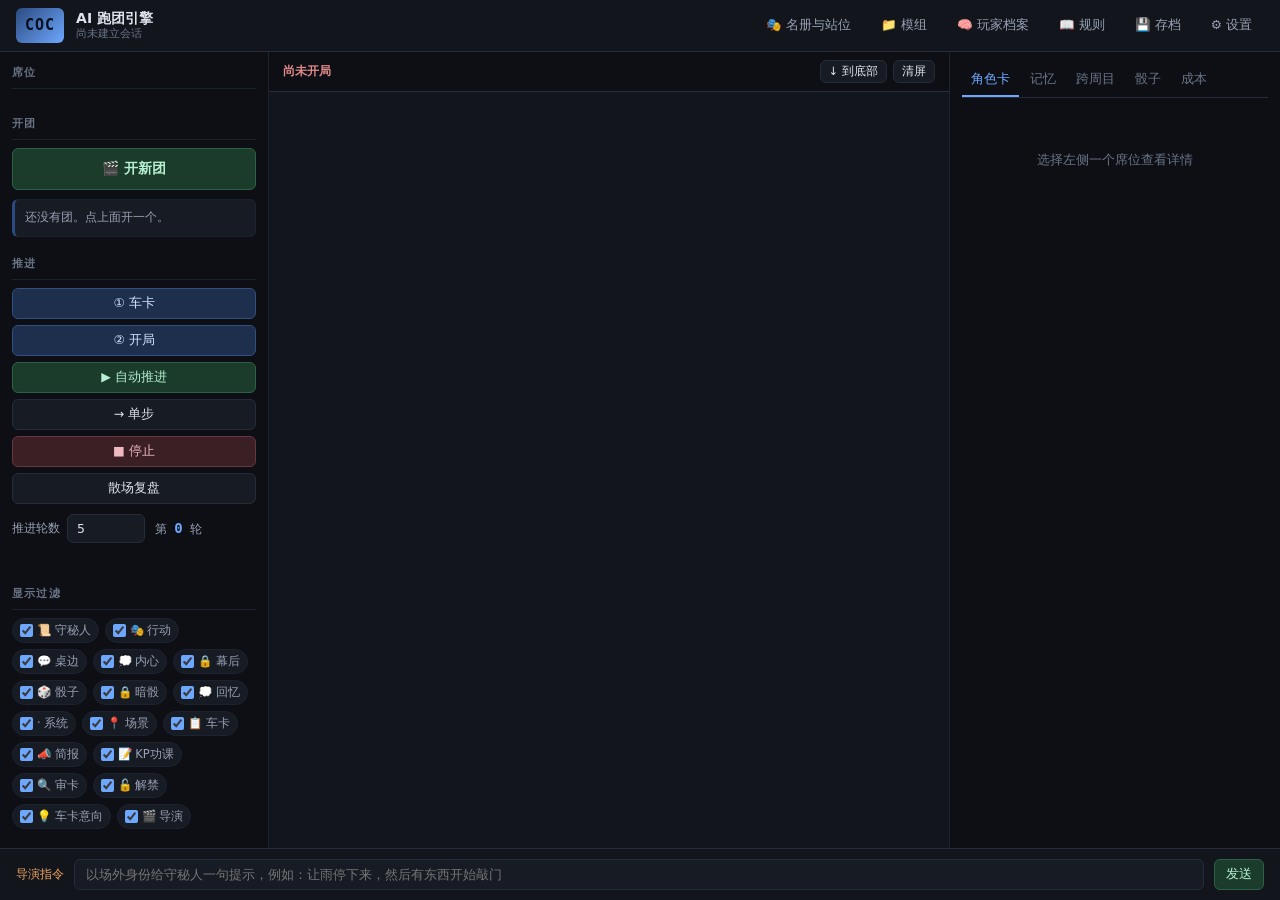
==== ui/index.html @ 68dcc9d7 "AI 跑团引擎 v0.1：KP 与 PL 全 AI 的 COC7 跑团工具 引擎 - 双声部桌边体：角色层（不带括号，只写尝试）/ 玩家层（括号里，知道数值、会商量、会脱线） - 历史即身份：每座位维" ====
<!DOCTYPE html>
<html lang="zh-CN">
<head>
<meta charset="utf-8">
<meta name="viewport" content="width=device-width, initial-scale=1">
<title>AI 跑团引擎 · COC 第七版</title>
<link rel="stylesheet" href="style.css">
</head>
<body>

<!-- ══════════════════════════ 顶栏 ══════════════════════════ -->
<header class="topbar">
  <div class="brand">
    <span class="mark">COC</span>
    <span class="brand-text">
      <b>AI 跑团引擎</b>
      <em id="sessionLabel">尚未建立会话</em>
    </span>
  </div>
  <div class="topbar-actions">
    <button class="btn ghost" data-modal="modalRoster">🎭 名册与站位</button>
    <button class="btn ghost" data-modal="modalModule">📁 模组</button>
    <button class="btn ghost" data-modal="modalPlayers">🧠 玩家档案</button>
    <button class="btn ghost" data-modal="modalRules">📖 规则</button>
    <button class="btn ghost" data-modal="modalSessions">💾 存档</button>
    <button class="btn ghost" data-modal="modalSettings">⚙️ 设置</button>
  </div>
</header>

<!-- ══════════════════════════ 主体 ══════════════════════════ -->
<main class="layout">

  <!-- ── 左栏：席位与控制台 ── -->
  <aside class="pane pane-left">
    <section class="block">
      <h2 class="block-title">席位</h2>
      <div id="seatList" class="seat-list"></div>
    </section>

    <section class="block">
      <h2 class="block-title">开团</h2>
      <button class="btn accent wide big" id="btnNewGame">🎬 开新团</button>
      <div id="currentGame" class="current-game">还没有团。点上面开一个。</div>
    </section>

    <section class="block">
      <h2 class="block-title">推进</h2>
      <div class="control-grid">
        <button class="btn primary wide" id="btnPrepare">① 车卡</button>
        <button class="btn primary wide" id="btnStart">② 开局</button>
        <button class="btn accent wide" id="btnAuto">▶ 自动推进</button>
        <button class="btn wide" id="btnStep">→ 单步</button>
        <button class="btn danger wide" id="btnStop">■ 停止</button>
        <button class="btn wide" id="btnFinish">散场复盘</button>
      </div>
      <div class="control-meta">
        <label class="inline-field">
          <span>推进轮数</span>
          <input type="number" id="autoRounds" value="5" min="1" max="200">
        </label>
        <div class="round-badge">第 <b id="roundNum">0</b> 轮</div>
      </div>
      <div id="jobHint" class="job-hint"></div>
    </section>

    <section class="block grow">
      <h2 class="block-title">显示过滤</h2>
      <div id="filters" class="filters"></div>
    </section>
  </aside>

  <!-- ── 中栏：跑团主日志 ── -->
  <section class="pane pane-main">
    <div class="log-head">
      <div id="sceneBar" class="scene-bar">尚未开局</div>
      <div class="log-tools">
        <button class="btn tiny" id="btnScrollBottom">↓ 到底部</button>
        <button class="btn tiny" id="btnClearLog">清屏</button>
      </div>
    </div>
    <div id="log" class="log"></div>
  </section>

  <!-- ── 右栏：角色卡与记忆 ── -->
  <aside class="pane pane-right">
    <div class="tabs" id="rightTabs">
      <button class="tab active" data-tab="sheet">角色卡</button>
      <button class="tab" data-tab="memory">记忆</button>
      <button class="tab" data-tab="player">跨周目</button>
      <button class="tab" data-tab="dice">骰子</button>
      <button class="tab" data-tab="cost">成本</button>
    </div>
    <div class="tab-body" id="rightBody">
      <div class="empty">选择左侧一个席位查看详情</div>
    </div>
  </aside>
</main>

<!-- ══════════════════════════ 底栏：导演指令 ══════════════════════════ -->
<footer class="bottombar">
  <span class="director-label">导演指令</span>
  <input id="directorInput" type="text"
         placeholder="以场外身份给守秘人一句提示，例如：让雨停下来，然后有东西开始敲门">
  <button class="btn accent" id="btnDirector">发送</button>
</footer>

<!-- ══════════════════════════ 弹窗：设置 ══════════════════════════ -->
<div class="modal" id="modalSettings">
  <div class="modal-box wide">
    <header class="modal-head">
      <h3>设置</h3>
      <button class="btn tiny ghost" data-close>✕</button>
    </header>
    <div class="modal-body">
      <div class="notice">
        <b>两套接口都在这儿：</b>
        选「DeepSeek 官方」只要粘一个 Key 就能用；选「自定义」可以填任意
        OpenAI 兼容端点的 URL / Key / 模型名。<b>每个席位各自独立配置</b>，
        也就是说每个 AI 可以走不同的服务商、不同的 Key。
        想先零成本试跑，选「离线模拟」。
      </div>

      <div class="row-actions">
        <label class="inline-field">
          <span>玩家人数（PL）</span>
          <input type="number" id="plCount" min="0" max="8" value="3">
        </label>
        <button class="btn" id="btnApplyPlCount">应用人数</button>
        <button class="btn" id="btnFillDeepseek">一键填入 DeepSeek 官方地址</button>
        <button class="btn" id="btnProbeAll">测试全部连接</button>
      </div>

      <div id="seatEditors"></div>

      <h4 class="section-h">全局选项</h4>
      <div id="optionEditors" class="option-grid"></div>
      <p class="hint" id="costHint"></p>
    </div>
    <footer class="modal-foot">
      <button class="btn ghost" id="btnResetConfig">恢复默认</button>
      <span class="spacer"></span>
      <button class="btn" data-close>取消</button>
      <button class="btn primary" id="btnSaveConfig">保存设置</button>
    </footer>
  </div>
</div>

<!-- ══════════════════════════ 弹窗：名册与站位 ══════════════════════════ -->
<div class="modal" id="modalRoster">
  <div class="modal-box">
    <header class="modal-head">
      <h3>名册与站位</h3>
      <button class="btn tiny ghost" data-close>✕</button>
    </header>
    <div class="modal-body">
      <div class="notice">
        这桌上是<b>固定的一群人</b>，但<b>位置是可以换的</b>——今天你当守秘人，明天他当。
        <b>记忆跟着人走，不跟着位置走</b>：半糖这次当 KP，下次当调查员，
        她的梗、口头禅和旧账都还在。换位置也不会丢 API Key，因为 Key 是<b>人</b>的。
      </div>
      <div class="notice" style="border-left-color:#7fd39a;background:#14231a;border-color:#2c5c3f;color:#a9dcb9">
        <b>名册里的名字都是占位的示例</b>——建议你直接改成你和朋友的名字。
        改完之后 AI 会真的用这些名字互相喊，桌边感会强很多。
      </div>

      <h4 class="section-h">今天谁坐哪儿</h4>
      <div class="row-actions">
        <label class="inline-field">
          <span>守秘人</span>
          <select id="kpSelect"></select>
        </label>
        <label class="inline-field">
          <span>玩家人数</span>
          <input type="number" id="plCount2" min="0" max="6" value="3">
        </label>
        <button class="btn" id="btnApplyCount2">按人数补齐</button>
        <button class="btn accent" id="btnRotateKeeper">🔄 换庄（轮到下一位当 KP）</button>
      </div>
      <div id="plPicker" class="player-list"></div>
      <div class="row-actions">
        <button class="btn primary" id="btnApplyRoles">应用站位</button>
        <span class="hint" id="rosterHint"></span>
      </div>

      <h4 class="section-h">名册（网名、性格、说话风格都可以直接改）</h4>
      <div id="rosterEditors"></div>
      <div class="row-actions">
        <button class="btn" id="btnSaveRoster">保存名册</button>
        <span class="hint">改完名册要点「保存名册」，再点「应用站位」才会生效到座位上。</span>
      </div>
    </div>
    <footer class="modal-foot">
      <span class="spacer"></span>
      <button class="btn" data-close>关闭</button>
    </footer>
  </div>
</div>

<!-- ══════════════════════════ 弹窗：开新团 ══════════════════════════ -->
<div class="modal" id="modalNewGame">
  <div class="modal-box">
    <header class="modal-head">
      <h3>开新团</h3>
      <button class="btn tiny ghost" data-close>✕</button>
    </header>
    <div class="modal-body">
      <div class="notice">
        <b>开新团 = 起一局全新的。</b>上一局会自动存档，随时能在「💾 存档」里接回来。
        三步：<b>跑什么 → 谁坐哪儿 → 开始</b>。
      </div>

      <h4 class="section-h">① 这一局跑什么</h4>
      <div class="row-actions">
        <button class="btn" id="btnOpenRepo">📂 打开模组仓库</button>
        <button class="btn" id="btnRefreshModules2">↻ 刷新</button>
        <span class="hint" id="repoPath"></span>
      </div>
      <div id="newGameModules" class="module-list"></div>
      <div class="field" style="margin-top:10px">
        <span>自由跑团的设定（不选模组时用）</span>
        <textarea id="premiseInput2" rows="3"
          placeholder="例：1925 年冬，你们是阿卡姆的一家私人侦探社成员，接到一封匿名委托……"></textarea>
      </div>

      <h4 class="section-h">② 谁坐哪儿</h4>
      <div class="row-actions">
        <label class="inline-field"><span>守秘人</span>
          <select id="kpSelect2"></select></label>
        <label class="inline-field"><span>玩家人数</span>
          <input type="number" id="plCount3" min="0" max="6" value="3"></label>
        <button class="btn" id="btnApplyCount3">按人数补齐</button>
        <button class="btn accent" id="btnRotateKeeper2">🔄 换庄（轮到下一位当 KP）</button>
      </div>
      <div id="plPicker2" class="player-list"></div>

      <h4 class="section-h">③ 确认</h4>
      <div id="newGameSummary" class="current-game">—</div>
    </div>
    <footer class="modal-foot">
      <span class="spacer"></span>
      <button class="btn" data-close>取消</button>
      <button class="btn primary" id="btnStartNewGame">🎬 开始新团</button>
    </footer>
  </div>
</div>

<!-- ══════════════════════════ 弹窗：模组 ══════════════════════════ -->
<div class="modal" id="modalModule">
  <div class="modal-box">
    <header class="modal-head">
      <h3>模组</h3>
      <button class="btn tiny ghost" data-close>✕</button>
    </header>
    <div class="modal-body">
      <div class="notice">
        把下载来的剧本文件夹整个丢进 <code id="modulesPath">data/modules/</code>，
        点刷新就能识别。文件夹里放 <code>module_info.yaml</code>、
        <code>secret_truth.md</code>（幕后真相，只有 KP 看得到）、
        <code>scenes/*.md</code>、<code>handouts/*</code>。
        只有一个 <code>.md</code> 也能用，会按标题自动切场景。
      </div>
      <div class="row-actions">
        <button class="btn" id="btnOpenRepo2">📂 打开模组仓库</button>
        <button class="btn" id="btnRefreshModules">↻ 刷新</button>
        <button class="btn" id="btnFreePlay">不选模组（自由跑团）</button>
      </div>
      <div id="moduleList" class="module-list"></div>
      <h4 class="section-h">自由跑团设定（不选模组时使用）</h4>
      <textarea id="premiseInput" rows="4"
        placeholder="例：1925 年冬，你们是阿卡姆的一家私人侦探社成员，接到一封匿名委托……"></textarea>

      <h4 class="section-h">扫描版 PDF → 文本（OCR）</h4>
      <div class="notice">
        网上找来的模组常常是**扫描件**——那上面的字是画，程序抽不出文字。
        这时需要一个**看得懂图的模型**把每一页抄下来。
        <br>· DeepSeek 官方目前没有视觉模型，所以这一步通常要另配一家
        （Qwen-VL、GLM-4V、GPT-4o 之类的 OpenAI 兼容接口都行）。
        <br>· 识别一页一个文件缓存在 PDF 旁边，**断了能接着跑**，不用从头再来。
        <br>· 不想在界面里弄，也可以用命令行：<code>tools\ocr_module.py</code>
      </div>
      <div class="field">
        <span>PDF 路径（把文件拖进来或粘路径）</span>
        <input type="text" id="ocrPath" placeholder="D:\模组\疯狂山脉.pdf">
      </div>
      <div class="row-actions">
        <button class="btn" id="btnProbePdf">先看看要不要 OCR</button>
        <span class="hint" id="probeResult"></span>
      </div>
      <div class="grid-2">
        <div class="field"><span>视觉模型 Base URL</span>
          <input type="text" id="visBase" placeholder="https://.../v1"></div>
        <div class="field"><span>模型名</span>
          <input type="text" id="visModel" placeholder="qwen-vl-max"></div>
        <div class="field span-2"><span>API Key</span>
          <input type="password" id="visKey" placeholder="sk-..."></div>
        <div class="field"><span>渲染 DPI</span>
          <input type="number" id="visDpi" min="72" max="400" value="150"></div>
        <div class="field"><span>只识别这些页（留空=全部）</span>
          <input type="text" id="ocrPages" placeholder="1-20 或 3,7,9"></div>
      </div>
      <div class="row-actions">
        <button class="btn" id="btnSaveVision">保存视觉模型配置</button>
        <button class="btn primary" id="btnRunOcr">开始识别并生成模组</button>
      </div>
    </div>
    <footer class="modal-foot">
      <span class="spacer"></span>
      <button class="btn" data-close>关闭</button>
      <button class="btn primary" id="btnNewSession">用这个开新局</button>
    </footer>
  </div>
</div>

<!-- ══════════════════════════ 弹窗：玩家档案 ══════════════════════════ -->
<div class="modal" id="modalPlayers">
  <div class="modal-box">
    <header class="modal-head">
      <h3>跨周目玩家档案</h3>
      <button class="btn tiny ghost" data-close>✕</button>
    </header>
    <div class="modal-body">
      <div class="notice">
        这里存的<b>不是角色</b>，是<b>玩家本人</b>。角色随模组结束就没了，
        但玩家会带着上一局的梗、习惯和对同桌人的看法，走进下一局。
        每局散场后 AI 会自己复盘并写进这里。
      </div>
      <div id="playerList" class="player-list"></div>
      <div id="playerDetail" class="player-detail"></div>
    </div>
    <footer class="modal-foot">
      <span class="spacer"></span>
      <button class="btn" data-close>关闭</button>
    </footer>
  </div>
</div>

<!-- ══════════════════════════ 弹窗：规则 ══════════════════════════ -->
<div class="modal" id="modalRules">
  <div class="modal-box">
    <header class="modal-head">
      <h3>规则与术语</h3>
      <button class="btn tiny ghost" data-close>✕</button>
    </header>
    <div class="modal-body">
      <div class="notice">
        规则是<b>分层按需注入</b>的，不是每轮全量重发——那太烧钱。
        常驻的只有判定要点；其余术语在叙述里真的出现时，才补一句话定义，
        而且同一个词整局只解释一次。下面这张表就是会被注入的内容。
      </div>
      <div class="notice" id="rulesState"></div>
      <div class="row-actions">
        <input id="ruleQuery" type="text" placeholder="在规则书全文里查一条规则，例如：孤注一掷">
        <button class="btn" id="btnSearchRules">检索</button>
      </div>
      <div id="ruleHits" class="rule-hits"></div>
      <h4 class="section-h">术语表（会自动注入给 AI）</h4>
      <div id="glossaryList" class="glossary-list"></div>
    </div>
    <footer class="modal-foot">
      <span class="spacer"></span>
      <button class="btn" data-close>关闭</button>
    </footer>
  </div>
</div>

<!-- ══════════════════════════ 弹窗：存档 ══════════════════════════ -->
<div class="modal" id="modalSessions">
  <div class="modal-box">
    <header class="modal-head">
      <h3>存档</h3>
      <button class="btn tiny ghost" data-close>✕</button>
    </header>
    <div class="modal-body">
      <div class="row-actions">
        <button class="btn" id="btnSaveNow">立即存档</button>
        <button class="btn" id="btnExport">导出跑团记录（Markdown）</button>
        <button class="btn" id="btnRefreshSessions">↻ 刷新列表</button>
      </div>
      <div id="sessionList" class="session-list"></div>
    </div>
    <footer class="modal-foot">
      <span class="spacer"></span>
      <button class="btn" data-close>关闭</button>
    </footer>
  </div>
</div>

<div id="toasts" class="toasts"></div>

<script src="app.js"></script>
</body>
</html>
---- ui/style.css ----
/* ══════════════════════════════════════════════════════════
   AI 跑团引擎 · 界面样式
   深色、低饱和、长时间盯着不累；用色区分"声部"而不是装饰。
   ══════════════════════════════════════════════════════════ */

:root {
  --bg:            #0d0f14;
  --bg-2:          #12151c;
  --bg-3:          #171b24;
  --bg-4:          #1e2330;
  --line:          #262c3a;
  --line-soft:     #1d2230;

  --fg:            #dfe3ec;
  --fg-dim:        #98a1b4;
  --fg-faint:      #6a7386;

  --accent:        #6ea8fe;
  --accent-dim:    #2b4a80;

  /* 声部配色 —— 这是界面唯一真正的"信息设计" */
  --c-narr:        #e6d5b8;   /* 守秘人叙述：暖米色，像旧纸 */
  --c-act:         #8fc7ff;   /* 角色行动：冷蓝 */
  --c-ooc:         #7fd39a;   /* 桌边话：绿，标注"这是玩家在说话" */
  --c-think:       #8b8fa3;   /* 内心：灰，退到背景 */
  --c-secret:      #b98ce0;   /* 幕后：紫，提醒"玩家看不到" */
  --c-dice:        #f0c674;   /* 骰子：金 */
  --c-system:      #6a7386;
  --c-scene:       #e08a8a;   /* 场景切换：砖红 */
  --c-director:    #f0a35e;   /* 导演指令：橙 */

  --ok:            #4ec9a0;
  --warn:          #e5b567;
  --err:           #e06c75;

  --radius:        8px;
  --mono: "Cascadia Mono", "Consolas", "SF Mono", ui-monospace, monospace;
  --sans: system-ui, -apple-system, "Segoe UI", "Microsoft YaHei", "PingFang SC", sans-serif;
}

* { box-sizing: border-box; }

html, body {
  margin: 0; padding: 0; height: 100%;
  background: var(--bg); color: var(--fg);
  font-family: var(--sans); font-size: 14px; line-height: 1.65;
  overflow: hidden;
}

body {
  display: grid;
  grid-template-rows: 52px 1fr 52px;
  height: 100vh;
}

/* ── 顶栏 ── */
.topbar {
  display: flex; align-items: center; justify-content: space-between;
  padding: 0 16px; background: var(--bg-2);
  border-bottom: 1px solid var(--line);
}
.brand { display: flex; align-items: center; gap: 12px; }
.mark {
  font-family: var(--mono); font-weight: 700; font-size: 15px; letter-spacing: 1px;
  background: linear-gradient(135deg, #2b4a80, #6ea8fe);
  color: #06101f; padding: 5px 9px; border-radius: 6px;
}
.brand-text { display: flex; flex-direction: column; line-height: 1.25; }
.brand-text b { font-size: 14px; }
.brand-text em { font-style: normal; font-size: 11px; color: var(--fg-faint); }
.topbar-actions { display: flex; gap: 6px; }

/* ── 主体三栏 ── */
.layout {
  display: grid; grid-template-columns: 268px 1fr 330px;
  gap: 1px; background: var(--line-soft); overflow: hidden;
}
.pane { background: var(--bg); overflow-y: auto; }
.pane-main { display: flex; flex-direction: column; overflow: hidden; background: var(--bg-2); }
.pane-left, .pane-right { padding: 12px; }

.block { margin-bottom: 18px; }
.block.grow { flex: 1; }
.block-title {
  font-size: 11px; font-weight: 600; letter-spacing: 1.2px;
  color: var(--fg-faint); text-transform: uppercase;
  margin: 0 0 8px; padding-bottom: 6px; border-bottom: 1px solid var(--line-soft);
}

/* ── 按钮 ── */
.btn {
  background: var(--bg-3); color: var(--fg); border: 1px solid var(--line);
  border-radius: 6px; padding: 6px 11px; font-size: 12.5px; cursor: pointer;
  font-family: inherit; transition: background .12s, border-color .12s, opacity .12s;
}
.btn:hover:not(:disabled) { background: var(--bg-4); border-color: #33405a; }
.btn:disabled { opacity: .38; cursor: not-allowed; }
.btn.primary { background: #1d2f4d; border-color: #2f4f7d; color: #cfe1ff; }
.btn.primary:hover:not(:disabled) { background: #24406a; }
.btn.accent  { background: #1b3c2b; border-color: #2c6047; color: #b6f0d0; }
.btn.accent:hover:not(:disabled) { background: #22503a; }
.btn.danger  { background: #3a1f24; border-color: #6b3540; color: #f0b8c0; }
.btn.danger:hover:not(:disabled) { background: #4b2830; }
.btn.ghost { background: transparent; border-color: transparent; color: var(--fg-dim); }
.btn.ghost:hover:not(:disabled) { background: var(--bg-3); color: var(--fg); }
.btn.tiny { padding: 3px 8px; font-size: 11.5px; }
.btn.wide { width: 100%; }
.control-grid { display: grid; gap: 6px; }
.control-meta { display: flex; align-items: center; gap: 10px; margin-top: 10px; }
.round-badge { font-size: 12px; color: var(--fg-dim); font-family: var(--mono); }
.round-badge b { color: var(--accent); font-size: 14px; }
.job-hint { margin-top: 8px; font-size: 11.5px; color: var(--warn); min-height: 16px; }
.btn.big { padding: 11px 12px; font-size: 14px; font-weight: 600; }
.current-game {
  margin-top: 9px; padding: 8px 10px; background: var(--bg-3);
  border: 1px solid var(--line-soft); border-left: 3px solid var(--accent-dim);
  border-radius: 6px; font-size: 11.5px; color: var(--fg-dim); line-height: 1.7;
}
.current-game b { color: var(--fg); }

/* ── 席位卡 ── */
.seat-list { display: grid; gap: 6px; }
.seat {
  background: var(--bg-3); border: 1px solid var(--line-soft);
  border-left: 3px solid var(--line); border-radius: 6px;
  padding: 8px 10px; cursor: pointer; transition: background .12s;
}
.seat:hover { background: var(--bg-4); }
.seat.active { background: var(--bg-4); border-color: var(--accent-dim); }
.seat.kp { border-left-color: var(--c-secret); }
.seat.pl { border-left-color: var(--c-act); }
.seat.ready { border-left-color: var(--ok); }
.seat .name { font-weight: 600; font-size: 13px; display: flex; align-items: center; gap: 6px; }
.seat .sub { font-size: 11px; color: var(--fg-faint); margin-top: 2px; }
.seat .stat { font-family: var(--mono); font-size: 10.5px; color: var(--fg-dim); margin-top: 3px; }
.pill {
  font-size: 10px; padding: 1px 6px; border-radius: 999px;
  background: var(--bg-4); color: var(--fg-faint); border: 1px solid var(--line);
}
.pill.ok { color: var(--ok); border-color: #23503f; }
.pill.warn { color: var(--warn); border-color: #5a4520; }
.pill.err { color: var(--err); border-color: #5a2b31; }

/* ── 过滤器 ── */
.filters { display: flex; flex-wrap: wrap; gap: 6px; }
.filters label {
  display: flex; align-items: center; gap: 4px; font-size: 11.5px;
  color: var(--fg-dim); cursor: pointer; padding: 2px 7px;
  background: var(--bg-3); border: 1px solid var(--line-soft); border-radius: 999px;
}
.filters input { margin: 0; accent-color: var(--accent); }

/* ── 日志区 ── */
.log-head {
  display: flex; align-items: center; justify-content: space-between;
  padding: 8px 14px; border-bottom: 1px solid var(--line); background: var(--bg);
}
.scene-bar { font-size: 12px; color: var(--c-scene); font-weight: 600; }
.log-tools { display: flex; gap: 6px; }
.log { flex: 1; overflow-y: auto; padding: 12px 16px 40px; scroll-behavior: smooth; }

.entry { margin-bottom: 13px; animation: fade .18s ease-out; }
@keyframes fade { from { opacity: 0; transform: translateY(3px); } to { opacity: 1; } }

.entry .who {
  font-size: 11px; font-weight: 600; letter-spacing: .3px;
  margin-bottom: 3px; display: flex; align-items: center; gap: 6px;
}
.entry .body { white-space: pre-wrap; word-break: break-word; }

.entry.narr  { border-left: 3px solid #4a3f2c; padding-left: 12px; }
.entry.narr .who { color: var(--c-narr); }
.entry.narr .body { color: var(--c-narr); font-size: 14.5px; line-height: 1.8; }

.entry.act   { border-left: 3px solid #24405f; padding-left: 12px; }
.entry.act .who { color: var(--c-act); }
.entry.act .body { color: #cdd9ea; }

.entry.ooc   { border-left: 3px solid #23452f; padding-left: 12px; }
.entry.ooc .who { color: var(--c-ooc); }
.entry.ooc .body { color: #a9dcb9; font-size: 13px; }

.entry.think { border-left: 3px solid #2a2d38; padding-left: 12px; }
.entry.think .who { color: var(--c-think); }
.entry.think .body { color: var(--c-think); font-style: italic; font-size: 13px; }

.entry.secret { border-left: 3px solid #3d2d52; padding-left: 12px; }
.entry.secret .who { color: var(--c-secret); }
.entry.secret .body { color: #a08cc0; font-size: 12.5px; font-family: var(--mono); }

.entry.dice { border-left: 3px solid #4a4020; padding-left: 12px; }
.entry.dice .who { color: var(--c-dice); }
.entry.dice .body { color: var(--c-dice); font-family: var(--mono); font-size: 12.5px; }

/* 暗骰：只有 KP 和"我"看得到，玩家下一轮不会知道 */
.entry.secret_dice { border-left: 3px solid #4a2f6b; padding-left: 12px;
  background: #16111f; border-radius: 4px; }
.entry.secret_dice .who { color: #b98ce0; }
.entry.secret_dice .body { color: #c3a8e0; font-family: var(--mono); font-size: 12.5px; }

/* 联想召回：AI 说"我要想起某个东西" */
.entry.recall { border-left: 3px solid #2f4a5a; padding-left: 12px; }
.entry.recall .who { color: #9fc7e8; }
.entry.recall .body { color: var(--fg-dim); font-size: 12px; }

.entry.system { color: var(--c-system); font-size: 12px; font-family: var(--mono); }
.entry.system .body { color: var(--c-system); }

.entry.scene {
  text-align: center; color: var(--c-scene); font-size: 12.5px;
  letter-spacing: 3px; margin: 22px 0; border-top: 1px solid #3a2a2a;
  border-bottom: 1px solid #3a2a2a; padding: 6px 0;
}
.entry.director { color: var(--c-director); font-size: 12.5px; }
.entry.director .who { color: var(--c-director); }

.entry.pitch { background: #1b1a12; border-left: 3px solid #6b5a2d;
  padding: 6px 12px; border-radius: 4px; }
.entry.pitch .who { color: #e0c98a; }
.entry.pitch .body { color: #ded3b4; font-size: 13px; }

.entry.chargen, .entry.brief, .entry.study, .entry.reveal, .entry.audit {
  background: var(--bg-3); border: 1px solid var(--line);
  border-radius: var(--radius); padding: 12px 14px;
}
.entry.chargen .who { color: #d7c39a; font-size: 13px; }
.entry.brief { border-left: 3px solid #4a6a8a; }
.entry.brief .who { color: #9fc7e8; font-size: 13px; }
.entry.study { border-left: 3px solid #6a5a2d; background: #1a1710; }
.entry.study .who { color: #e0c98a; font-size: 13px; }
.entry.audit { border-left: 3px solid #6b4a2d; background: #1a1512; }
.entry.audit .who { color: #e0a98a; font-size: 13px; }
.audit-rows { display: grid; gap: 4px; margin-top: 8px; }
.audit-row {
  display: grid; grid-template-columns: 44px 60px 150px 1fr; gap: 8px;
  align-items: baseline; font-size: 12px; padding: 3px 6px; border-radius: 4px;
  background: var(--bg-4);
}
.audit-row .v { font-weight: 600; }
.audit-row .s { font-family: var(--mono); font-size: 11px; color: var(--fg-faint); }
.audit-row .i { color: var(--fg); }
.audit-row .n { color: var(--fg-dim); }
.audit-row.ok .v { color: var(--ok); }
.audit-row.bad { background: #2a1f14; }
.audit-row.bad .v { color: var(--warn); }
.audit-row.strip { background: #2a1618; }
.audit-row.strip .v { color: var(--err); }
.entry.reveal { border-left: 3px solid #3d6b52; background: #101a14; }
.entry.reveal .who { color: #7fd39a; font-size: 13px; }
.entry.chargen pre, .entry.brief pre, .entry.study pre,
.entry.reveal pre, .entry.audit pre {
  margin: 8px 0 0; font-family: var(--sans); font-size: 12.5px;
  color: #b9c2d4; white-space: pre-wrap; max-height: 320px; overflow: auto;
  line-height: 1.75;
}
.entry.chargen pre { font-family: var(--mono); font-size: 11.5px; }
.entry details summary {
  cursor: pointer; color: var(--fg-faint); font-size: 11.5px; user-select: none;
}
.entry details summary:hover { color: var(--fg-dim); }
.entry.hidden { display: none; }
.entry .tag {
  font-size: 9.5px; padding: 0 5px; border-radius: 3px;
  background: var(--bg-4); color: var(--fg-faint);
}
.empty { color: var(--fg-faint); text-align: center; padding: 40px 20px; font-size: 12.5px; }

/* ── 右栏 ── */
.tabs { display: flex; gap: 2px; margin-bottom: 12px; border-bottom: 1px solid var(--line); }
.tab {
  background: transparent; border: none; border-bottom: 2px solid transparent;
  color: var(--fg-faint); padding: 7px 9px; font-size: 12.5px; cursor: pointer;
  font-family: inherit;
}
.tab:hover { color: var(--fg-dim); }
.tab.active { color: var(--accent); border-bottom-color: var(--accent); }
.tab-body { font-size: 12.5px; }
.kv { display: grid; grid-template-columns: auto 1fr; gap: 3px 12px; margin-bottom: 12px; }
.kv dt { color: var(--fg-faint); font-size: 11.5px; }
.kv dd { margin: 0; font-family: var(--mono); font-size: 12px; }
.attrs { display: grid; grid-template-columns: repeat(3, 1fr); gap: 5px; margin: 8px 0 14px; }
.attr {
  background: var(--bg-3); border: 1px solid var(--line-soft); border-radius: 6px;
  padding: 5px 7px; text-align: center;
}
.attr .k { font-size: 10px; color: var(--fg-faint); }
.attr .v { font-family: var(--mono); font-size: 15px; font-weight: 600; }
.attr.hp .v { color: #e08a8a; }
.attr.san .v { color: #b98ce0; }
.attr.mp .v { color: #7fb8d3; }
.skill-list { display: flex; flex-wrap: wrap; gap: 4px; margin-bottom: 14px; }
.skill {
  background: var(--bg-3); border: 1px solid var(--line-soft); border-radius: 4px;
  padding: 1px 6px; font-size: 11px; font-family: var(--mono); color: var(--fg-dim);
}
.skill.hi { color: var(--accent); border-color: var(--accent-dim); }
.sub-title {
  font-size: 11px; color: var(--fg-faint); letter-spacing: 1px;
  margin: 14px 0 6px; text-transform: uppercase;
}
.chronicle { display: grid; gap: 4px; }
.chronicle .item {
  border-left: 2px solid var(--line); padding: 2px 0 2px 8px;
  font-size: 11.5px; color: var(--fg-dim);
}
.chronicle .item.t-clue { border-left-color: #4a6a4a; }
.chronicle .item.t-handout { border-left-color: #6a5a3a; }
.chronicle .item.t-injury { border-left-color: #6a3a3a; }
.chronicle .item .m { color: var(--fg-faint); font-family: var(--mono); font-size: 10px; }
.warns { color: var(--warn); font-size: 11.5px; margin-top: 6px; }

/* ── 认知树 ── */
.tree {
  background: var(--bg-3); border: 1px solid var(--line-soft);
  border-radius: 6px; padding: 8px 10px; margin-bottom: 8px;
}
.tnode {
  display: flex; align-items: baseline; gap: 5px; flex-wrap: wrap;
  padding: 2px 0; font-size: 12px; line-height: 1.6;
  border-left: 2px solid transparent;
}
.tnode .mark { font-family: var(--mono); font-size: 11px; width: 10px; flex: none; }
.tnode .txt { color: var(--fg); }
.tnode .note { color: var(--fg-faint); font-size: 11px; }
.tnode .src { color: var(--accent); font-size: 10.5px; }
.tnode.t-confirmed { border-left-color: #3d6b52; }
.tnode.t-confirmed .mark { color: var(--ok); }
.tnode.t-suspected { border-left-color: #6b5a2d; }
.tnode.t-suspected .mark { color: var(--warn); }
.tnode.t-suspected .txt { color: #ddd0b0; }
.tnode.t-open { border-left-color: #2f4258; }
.tnode.t-open .mark { color: var(--accent); }
.tnode.t-open .txt { color: var(--fg-dim); }
.tnode.t-discarded { border-left-color: #4a2a2f; }
.tnode.t-discarded .mark { color: var(--err); }
.tnode.t-discarded .txt { color: var(--fg-faint); text-decoration: line-through; }

/* ── 底栏 ── */
.bottombar {
  display: flex; align-items: center; gap: 10px; padding: 0 16px;
  background: var(--bg-2); border-top: 1px solid var(--line);
}
.director-label { font-size: 12px; color: var(--c-director); white-space: nowrap; }
.bottombar input[type=text] {
  flex: 1; background: var(--bg-3); border: 1px solid var(--line);
  border-radius: 6px; padding: 7px 11px; color: var(--fg);
  font-family: inherit; font-size: 13px;
}
.bottombar input[type=text]:focus { outline: none; border-color: var(--accent-dim); }

/* ── 通用表单 ── */
input[type=text], input[type=number], input[type=password], select, textarea {
  background: var(--bg-3); border: 1px solid var(--line); border-radius: 6px;
  padding: 6px 9px; color: var(--fg); font-family: inherit; font-size: 12.5px;
}
input:focus, select:focus, textarea:focus { outline: none; border-color: var(--accent-dim); }
textarea { width: 100%; resize: vertical; line-height: 1.6; }
input[type=range] { accent-color: var(--accent); width: 100%; }
label.inline-field { display: flex; align-items: center; gap: 7px; font-size: 12px; color: var(--fg-dim); }
label.inline-field input { width: 78px; }

/* ── 弹窗 ── */
.modal {
  display: none; position: fixed; inset: 0; z-index: 100;
  background: rgba(4, 6, 10, .74); backdrop-filter: blur(3px);
  align-items: center; justify-content: center; padding: 30px;
}
.modal.open { display: flex; }
.modal-box {
  background: var(--bg-2); border: 1px solid var(--line); border-radius: 10px;
  width: min(760px, 100%); max-height: 100%; display: flex; flex-direction: column;
  box-shadow: 0 20px 60px rgba(0,0,0,.6);
}
.modal-box.wide { width: min(1040px, 100%); }
.modal-head {
  display: flex; align-items: center; justify-content: space-between;
  padding: 13px 18px; border-bottom: 1px solid var(--line);
}
.modal-head h3 { margin: 0; font-size: 15px; }
.modal-body { padding: 18px; overflow-y: auto; flex: 1; }
.modal-foot {
  display: flex; align-items: center; gap: 8px;
  padding: 12px 18px; border-top: 1px solid var(--line);
}
.spacer { flex: 1; }

.notice {
  background: #14202e; border: 1px solid #23405c; border-left: 3px solid var(--accent);
  border-radius: 6px; padding: 10px 13px; font-size: 12.5px; color: #a8bdd4;
  margin-bottom: 14px; line-height: 1.7;
}
.notice code {
  font-family: var(--mono); background: #0c1620; padding: 1px 5px;
  border-radius: 3px; color: #8fc7ff; font-size: 11.5px;
}
.notice b { color: #cfe1ff; }
.row-actions { display: flex; flex-wrap: wrap; gap: 8px; align-items: center; margin-bottom: 14px; }
.section-h {
  font-size: 11px; color: var(--fg-faint); letter-spacing: 1.2px;
  text-transform: uppercase; margin: 22px 0 10px;
  padding-bottom: 6px; border-bottom: 1px solid var(--line-soft);
}
.hint { font-size: 11.5px; color: var(--fg-faint); line-height: 1.7; }

/* ── 座位编辑器 ── */
.seat-editor {
  background: var(--bg-3); border: 1px solid var(--line); border-radius: 8px;
  padding: 12px 14px; margin-bottom: 10px;
}
.seat-editor.kp { border-left: 3px solid var(--c-secret); }
.seat-editor.pl { border-left: 3px solid var(--c-act); }
.seat-editor .head {
  display: flex; align-items: center; gap: 8px; margin-bottom: 10px;
}
.seat-editor .head b { font-size: 13.5px; }
.grid-2 { display: grid; grid-template-columns: 1fr 1fr; gap: 8px 12px; }
.grid-3 { display: grid; grid-template-columns: 1fr 1fr 1fr; gap: 8px 12px; }
.field { display: flex; flex-direction: column; gap: 3px; }
.field > span { font-size: 11px; color: var(--fg-faint); }
.field input, .field select { width: 100%; }
.field.span-2 { grid-column: span 2; }

/* ── 模组列表 ── */
.module-list { display: grid; gap: 8px; }
.module-card {
  background: var(--bg-3); border: 1px solid var(--line); border-radius: 8px;
  padding: 11px 14px; cursor: pointer;
}
.module-card:hover { border-color: var(--accent-dim); }
.module-card.selected { border-color: var(--accent); background: #16202e; }
.module-card .t { font-weight: 600; font-size: 13.5px; }
.module-card .s { font-size: 12px; color: var(--fg-dim); margin-top: 3px; }
.module-card .m { font-size: 11px; color: var(--fg-faint); margin-top: 5px; font-family: var(--mono); }
.module-card .scenes { font-size: 11.5px; color: var(--fg-faint); margin-top: 6px; }

/* ── 玩家档案 ── */
.player-list { display: grid; gap: 6px; margin-bottom: 16px; }
.player-chip {
  display: flex; align-items: center; gap: 10px; background: var(--bg-3);
  border: 1px solid var(--line); border-radius: 7px; padding: 8px 12px; cursor: pointer;
}
.player-chip:hover { border-color: var(--accent-dim); }
.player-chip.active { border-color: var(--accent); }
.player-chip .n { font-weight: 600; font-size: 13px; }
.player-chip .m { font-size: 11px; color: var(--fg-faint); font-family: var(--mono); }
.player-detail { min-height: 60px; }
.meme {
  background: var(--bg-3); border-left: 3px solid #6a5a3a; border-radius: 4px;
  padding: 5px 10px; margin-bottom: 5px; font-size: 12.5px;
}
.meme .k { font-size: 10px; color: var(--fg-faint); margin-left: 6px; }

/* ── 规则 ── */
.glossary-list { display: grid; gap: 4px; max-height: 380px; overflow-y: auto; }
.gterm {
  display: grid; grid-template-columns: 118px 1fr; gap: 10px;
  padding: 5px 8px; border-radius: 4px; font-size: 12px;
}
.gterm:nth-child(odd) { background: var(--bg-3); }
.gterm .t { color: var(--accent); font-weight: 600; }
.gterm .d { color: var(--fg-dim); }
.rule-hits { display: grid; gap: 8px; margin-bottom: 8px; }
.rule-hit {
  background: var(--bg-3); border: 1px solid var(--line); border-radius: 6px;
  padding: 9px 12px; font-size: 12px; color: var(--fg-dim); white-space: pre-wrap;
  max-height: 220px; overflow: auto; font-family: var(--mono);
}
.rule-hit .src { color: var(--accent); font-size: 11px; margin-bottom: 5px; font-family: var(--sans); }

/* ── 存档 ── */
.session-list { display: grid; gap: 6px; }
.session-row {
  display: flex; align-items: center; gap: 12px; background: var(--bg-3);
  border: 1px solid var(--line); border-radius: 6px; padding: 8px 12px; font-size: 12.5px;
}
.session-row .id { font-family: var(--mono); font-size: 11.5px; color: var(--fg-dim); }
.session-row .m { color: var(--fg-faint); font-size: 11.5px; }

/* ── 提示条 ── */
.toasts {
  position: fixed; right: 18px; bottom: 68px; z-index: 200;
  display: flex; flex-direction: column; gap: 7px; align-items: flex-end;
}
.toast {
  background: var(--bg-4); border: 1px solid var(--line); border-left: 3px solid var(--accent);
  border-radius: 6px; padding: 8px 13px; font-size: 12.5px; max-width: 380px;
  box-shadow: 0 8px 24px rgba(0,0,0,.5); animation: slide .18s ease-out;
}
.toast.err { border-left-color: var(--err); }
.toast.ok { border-left-color: var(--ok); }
@keyframes slide { from { opacity: 0; transform: translateX(12px); } to { opacity: 1; } }

/* ── 滚动条 ── */
::-webkit-scrollbar { width: 9px; height: 9px; }
::-webkit-scrollbar-track { background: transparent; }
::-webkit-scrollbar-thumb { background: #2a3140; border-radius: 5px; }
::-webkit-scrollbar-thumb:hover { background: #364052; }
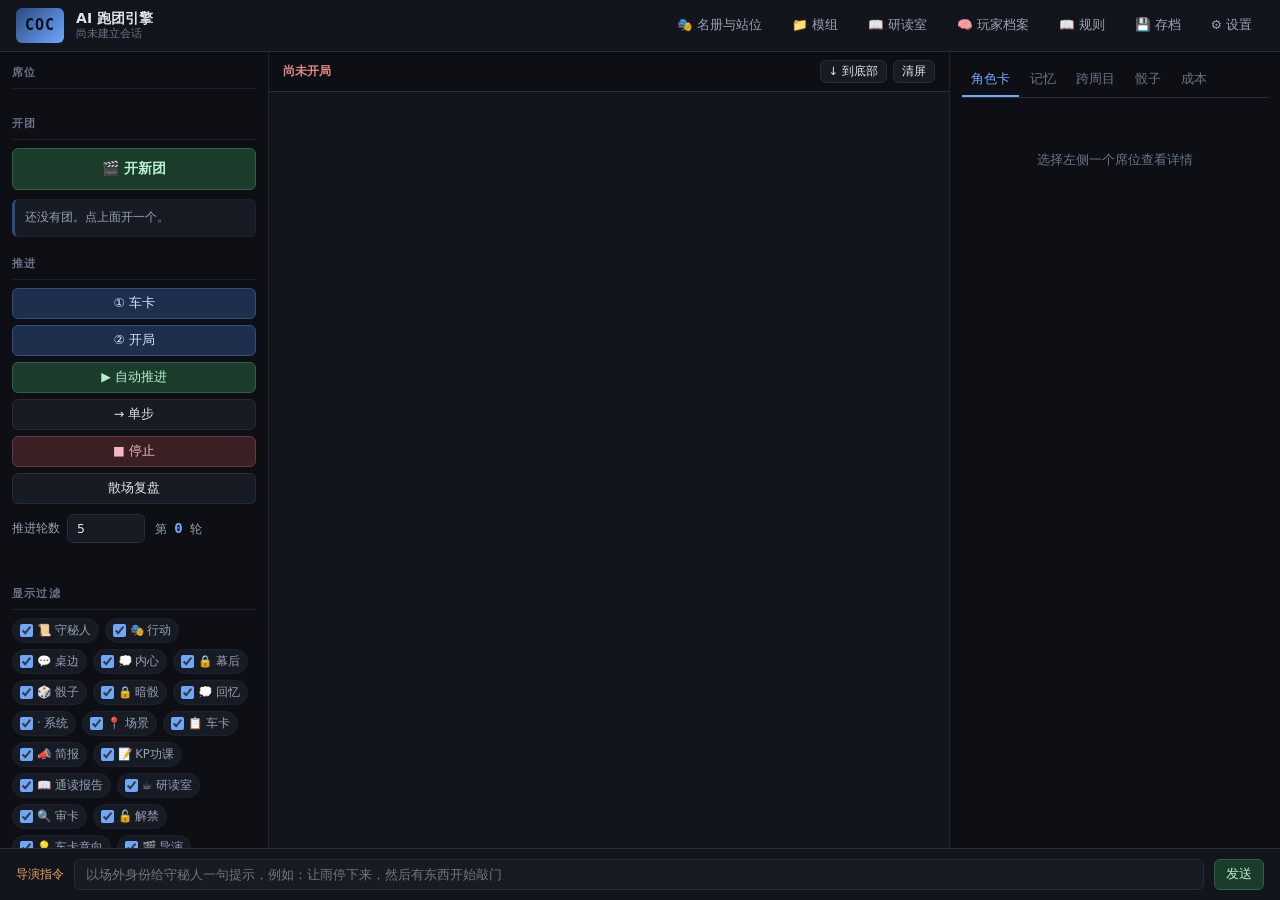
==== commit 89283bbd: "﻿研读室 + 桌上的钟 + 一堆老格式模组 ## 研读室：只有你和 KP 的一个小窗 顶栏「📖 研读室」。桌上没有玩家，所以 KP 的保密义务不存在——它会先通读 模组、做一份功课，再给一份不藏着的通" ====
--- a/ui/index.html
+++ b/ui/index.html
@@ -20,6 +20,7 @@
   <div class="topbar-actions">
     <button class="btn ghost" data-modal="modalRoster">🎭 名册与站位</button>
     <button class="btn ghost" data-modal="modalModule">📁 模组</button>
+    <button class="btn ghost" data-modal="modalStudy">📖 研读室</button>
     <button class="btn ghost" data-modal="modalPlayers">🧠 玩家档案</button>
     <button class="btn ghost" data-modal="modalRules">📖 规则</button>
     <button class="btn ghost" data-modal="modalSessions">💾 存档</button>
@@ -60,6 +61,7 @@
         </label>
         <div class="round-badge">第 <b id="roundNum">0</b> 轮</div>
       </div>
+      <div id="clockBadge" class="clock-badge" title="桌面上现在是什么时候"></div>
       <div id="jobHint" class="job-hint"></div>
     </section>
 
@@ -289,7 +291,7 @@
       <div class="grid-2">
         <div class="field"><span>视觉模型 Base URL</span>
           <input type="text" id="visBase" placeholder="https://.../v1"></div>
-        <div class="field"><span>模型名</span>
+        <div class="field"><span>模型名 <button class="btn tiny" id="btnVisModels">🔍 拉取</button></span>
           <input type="text" id="visModel" placeholder="qwen-vl-max"></div>
         <div class="field span-2"><span>API Key</span>
           <input type="password" id="visKey" placeholder="sk-..."></div>
@@ -385,8 +387,55 @@
   </div>
 </div>
 
+<!-- ══════════════════════════ 弹窗：研读室 ══════════════════════════ -->
+<div class="modal" id="modalStudy">
+  <div class="modal-box wide">
+    <header class="modal-head">
+      <h3>📖 研读室 · 桌上只有你和 KP</h3>
+      <button class="btn tiny ghost" data-close>✕</button>
+    </header>
+    <div class="modal-body">
+      <div class="notice">
+        这是个<b>单人小窗</b>：没有玩家，只有你和守秘人。
+        它会先把模组通读一遍、做一份功课，再给你一份<b>不藏着的</b>通读报告——
+        幕后真相、绕不过去的骨架、最容易翻车的地方、它自己想往哪儿加料，全摊开说。
+        因为这里没有玩家，它的保密义务不存在。
+        <br>· 读过的模组会存在 <code>data/studies/</code>，
+        以后拿同一个本开真局时它会<b>直接复用</b>，不用重读，省一次钱。
+        <br>· 觉得它读歪了，可以点「重读」丢掉旧记录再来一遍。
+      </div>
+
+      <div class="row-actions">
+        <label class="inline-field"><span>挑一个模组</span>
+          <select id="studyModuleSel"></select></label>
+        <button class="btn primary" id="btnRunStudy">📖 让 KP 读一遍</button>
+        <button class="btn" id="btnRereadStudy">↻ 重读（丢掉旧记录）</button>
+        <button class="btn" id="btnForgetStudy">🗑 忘掉这个本的研读</button>
+        <button class="btn" id="btnRefreshStudies">↻ 刷新</button>
+      </div>
+      <div id="studySaved" class="hint"></div>
+
+      <div id="studyReport" class="study-report empty">
+        还没读过。挑一个模组，点「让 KP 读一遍」。
+      </div>
+
+      <h4 class="section-h">有不懂的直接问它</h4>
+      <div id="studyTalk" class="study-talk"></div>
+      <div class="row-actions">
+        <input id="studyAskInput" type="text"
+               placeholder="例：第二章那个据点玩家不去会怎样？／哪个 NPC 最容易被我演崩？">
+        <button class="btn accent" id="btnStudyAsk">问</button>
+      </div>
+    </div>
+    <footer class="modal-foot">
+      <span class="spacer"></span>
+      <button class="btn" id="btnStudyToGame">用这个模组开真局</button>
+      <button class="btn" data-close>关闭</button>
+    </footer>
+  </div>
+</div>
+
 <div id="toasts" class="toasts"></div>
-
 <script src="app.js"></script>
 </body>
 </html>
--- a/ui/style.css
+++ b/ui/style.css
@@ -110,6 +110,12 @@
 .round-badge { font-size: 12px; color: var(--fg-dim); font-family: var(--mono); }
 .round-badge b { color: var(--accent); font-size: 14px; }
 .job-hint { margin-top: 8px; font-size: 11.5px; color: var(--warn); min-height: 16px; }
+.clock-badge {
+  margin-top: 8px; font-family: var(--mono); font-size: 11.5px; color: #cbb887;
+  background: #1a1710; border: 1px solid #3d3520; border-radius: 5px;
+  padding: 5px 8px; min-height: 15px; white-space: pre-wrap; cursor: help;
+}
+.clock-badge:empty { display: none; }
 .btn.big { padding: 11px 12px; font-size: 14px; font-weight: 600; }
 .current-game {
   margin-top: 9px; padding: 8px 10px; background: var(--bg-3);
@@ -476,6 +482,49 @@
 .session-row .id { font-family: var(--mono); font-size: 11.5px; color: var(--fg-dim); }
 .session-row .m { color: var(--fg-faint); font-size: 11.5px; }
 
+/* ── 研读室 ── */
+.study-report {
+  background: #17140d; border: 1px solid #3d3520; border-left: 3px solid #e0c98a;
+  border-radius: 6px; padding: 14px 16px; font-size: 12.5px; line-height: 1.85;
+  color: #ded3b4; white-space: pre-wrap; max-height: 340px; overflow: auto;
+  margin-bottom: 6px;
+}
+.study-report.empty {
+  color: var(--fg-faint); text-align: center; padding: 40px 20px;
+  background: var(--bg-3); border-color: var(--line); border-left-color: var(--line);
+}
+.study-talk { display: grid; gap: 6px; max-height: 280px; overflow-y: auto; margin-bottom: 10px; }
+.study-talk .empty { padding: 18px; }
+.study-line {
+  display: flex; gap: 10px; background: var(--bg-3); border: 1px solid var(--line);
+  border-left: 3px solid var(--c-secret); border-radius: 6px; padding: 8px 12px;
+  font-size: 12.5px; line-height: 1.75;
+}
+.study-line.me { border-left-color: var(--c-director); background: #1a1720; }
+.study-line .who {
+  flex: none; width: 74px; color: var(--c-secret); font-size: 11.5px; font-weight: 600;
+}
+.study-line.me .who { color: var(--c-director); }
+.study-line .said { color: var(--fg-dim); white-space: pre-wrap; }
+.entry.study_report {
+  border-left: 3px solid #e0c98a; background: #17140d; padding-left: 12px;
+}
+.entry.study_report .who { color: #e0c98a; font-size: 13px; }
+.entry.study_report pre {
+  background: var(--bg-2); border: 1px solid var(--line); border-radius: 6px;
+  padding: 10px 12px; font-size: 12px; line-height: 1.8; white-space: pre-wrap;
+  max-height: 420px; overflow: auto; margin: 8px 0 0;
+}
+.entry.study_talk { border-left: 3px solid #4a3f2c; padding-left: 12px; }
+.entry.study_talk .who { color: #e0c98a; }
+.entry.study_talk .body { color: #ded3b4; font-size: 13px; }
+
+/* 研读室开着的时候，跑团用的按钮不该显得可用 */
+body.study-mode #btnPrepare,
+body.study-mode #btnStart,
+body.study-mode #btnAuto,
+body.study-mode #btnStep { opacity: .45; }
+
 /* ── 提示条 ── */
 .toasts {
   position: fixed; right: 18px; bottom: 68px; z-index: 200;
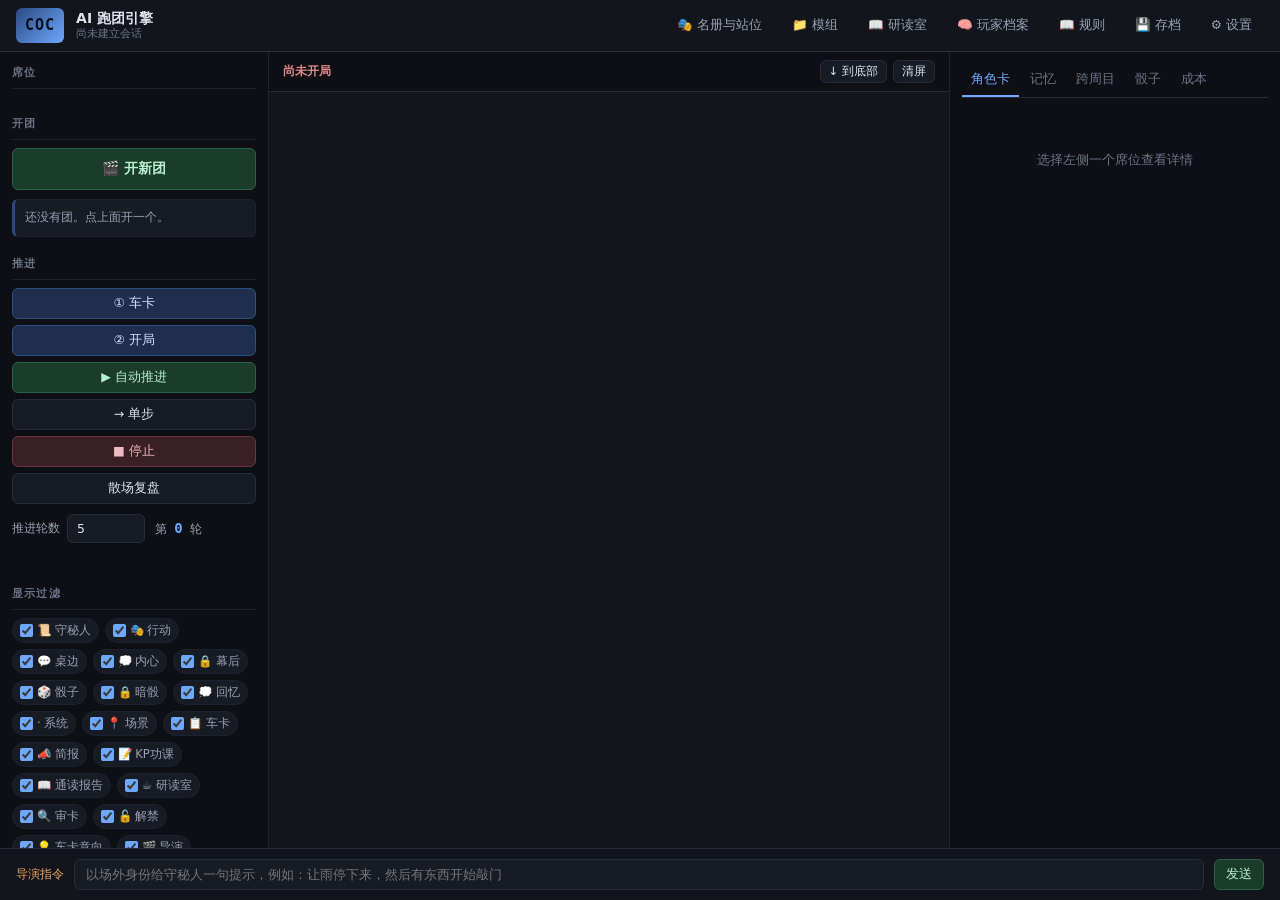
==== commit d7ea868a: "﻿修：设置存不下去 + 桌边冷场 + 补上出错记录 ## ★ 填好的 API Key 一个字也存不进去 collectConfig() 用全局选择器扫 .seat-editor，可 boot() 里渲" ====
--- a/ui/index.html
+++ b/ui/index.html
@@ -137,6 +137,16 @@
       <h4 class="section-h">全局选项</h4>
       <div id="optionEditors" class="option-grid"></div>
       <p class="hint" id="costHint"></p>
+
+      <details class="errlog" id="errLogBox">
+        <summary>🩺 最近出错（连不上、模型名不对、界面崩了，都在这儿）</summary>
+        <div class="row-actions">
+          <button class="btn tiny" id="btnRefreshErrors">↻ 刷新</button>
+          <button class="btn tiny" id="btnClearErrors">清空</button>
+          <span class="hint" id="errLogPath"></span>
+        </div>
+        <pre id="errLogBody">（还没刷新）</pre>
+      </details>
     </div>
     <footer class="modal-foot">
       <button class="btn ghost" id="btnResetConfig">恢复默认</button>
--- a/ui/style.css
+++ b/ui/style.css
@@ -525,6 +525,22 @@
 body.study-mode #btnAuto,
 body.study-mode #btnStep { opacity: .45; }
 
+/* ── 出错记录 ── */
+.errlog {
+  margin-top: 16px; background: var(--bg-3); border: 1px solid var(--line);
+  border-left: 3px solid var(--err); border-radius: 6px; padding: 10px 12px;
+}
+.errlog summary {
+  cursor: pointer; font-size: 12px; color: #e0a0a8; outline: none;
+}
+.errlog summary:hover { color: var(--err); }
+.errlog pre {
+  background: var(--bg-2); border: 1px solid var(--line); border-radius: 5px;
+  padding: 8px 10px; margin: 8px 0 0; font-size: 11px; line-height: 1.6;
+  color: var(--fg-dim); white-space: pre-wrap; max-height: 300px; overflow: auto;
+}
+.errlog .hint { font-family: var(--mono); font-size: 10.5px; }
+
 /* ── 提示条 ── */
 .toasts {
   position: fixed; right: 18px; bottom: 68px; z-index: 200;
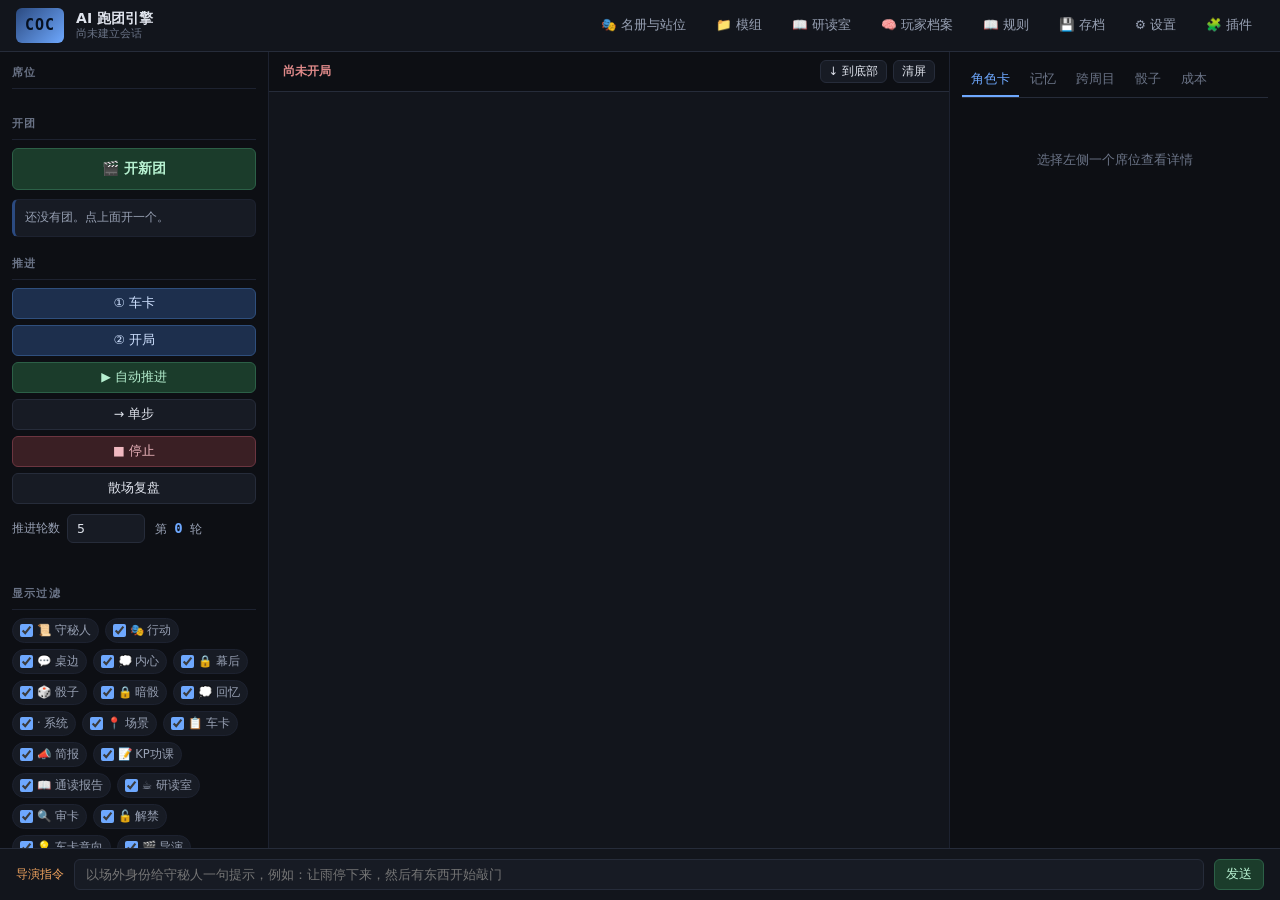
==== commit 38959866: "功能分区图 + 插件编写格式文档 + README 那两条修正 功能分区（docs/功能分区.yaml）： 22 个区域，每条写清楚归谁管、动哪些文件、改完跑哪段自检， 外加一张反向索引（「我想改 X" ====
--- a/ui/index.html
+++ b/ui/index.html
@@ -25,6 +25,8 @@
     <button class="btn ghost" data-modal="modalRules">📖 规则</button>
     <button class="btn ghost" data-modal="modalSessions">💾 存档</button>
     <button class="btn ghost" data-modal="modalSettings">⚙️ 设置</button>
+    <span id="pluginButtons" class="plugin-buttons"></span>
+    <button class="btn ghost" data-modal="modalPlugins">🧩 插件</button>
   </div>
 </header>
 
@@ -397,6 +399,36 @@
   </div>
 </div>
 
+<!-- ══════════════════════════ 弹窗：插件 ══════════════════════════ -->
+<div class="modal" id="modalPlugins">
+  <div class="modal-box">
+    <header class="modal-head">
+      <h3>🧩 插件</h3>
+      <button class="btn tiny ghost" data-close>✕</button>
+    </header>
+    <div class="modal-body">
+      <div class="notice">
+        一个插件就是 <code>data/plugins/&lt;id&gt;/</code> 里的一个文件夹，
+        最少要有一个 <code>plugin.json</code>。
+        插件可以有自己的页面、悬浮窗，或者挂到右栏当一个标签页。
+        <br>· 插件跑在这个窗口里，能碰到界面，也能调引擎。
+        它是<b>你自己装的代码</b>，所以别装来路不明的。
+        <br>· 插件出错不会把界面带崩，只会在下面标红，可以一键关掉。
+      </div>
+      <div class="row-between">
+        <span class="hint" id="pluginsPath"></span>
+        <span class="spacer"></span>
+        <button class="btn tiny" id="btnOpenPluginsDir">📂 打开插件目录</button>
+        <button class="btn tiny" id="btnReloadPlugins">↻ 重新扫描</button>
+      </div>
+      <div id="pluginList" class="plugin-list"></div>
+    </div>
+  </div>
+</div>
+
+<!-- 插件自己的页面 / 悬浮窗都挂在这里 -->
+<div id="pluginSurfaces"></div>
+
 <!-- ══════════════════════════ 弹窗：研读室 ══════════════════════════ -->
 <div class="modal" id="modalStudy">
   <div class="modal-box wide">
@@ -445,6 +477,9 @@
   </div>
 </div>
 
+<div id="busy" class="busy">
+  <span class="spin"></span><span id="busyText">处理中</span>
+</div>
 <div id="toasts" class="toasts"></div>
 <script src="app.js"></script>
 </body>
--- a/ui/style.css
+++ b/ui/style.css
@@ -314,6 +314,75 @@
 .chronicle .item.t-injury { border-left-color: #6a3a3a; }
 .chronicle .item .m { color: var(--fg-faint); font-family: var(--mono); font-size: 10px; }
 .warns { color: var(--warn); font-size: 11.5px; margin-top: 6px; }
+/* 中性说明：引擎改过什么、花了多少点。跟 .warns 的区别是这些都不是错。 */
+.notes { color: var(--fg-faint); font-size: 11.5px; margin-top: 6px; }
+
+/* ── 等一下的时候得让用户看见 ──
+   有些操作要等好几秒（守秘人通读模组、拉模型列表）。
+   以前点了没反应，看着就像坏了。慢过 400 毫秒才显示，免得闪。 */
+.busy {
+  position: fixed; right: 18px; bottom: 16px; z-index: 60;
+  display: none; align-items: center; gap: 8px;
+  padding: 7px 13px 7px 11px;
+  background: var(--bg-4); border: 1px solid var(--line);
+  border-radius: 999px; box-shadow: 0 6px 20px rgba(0, 0, 0, .45);
+  color: var(--fg-dim); font-size: 12px;
+}
+.busy.on { display: flex; }
+.busy .spin {
+  width: 12px; height: 12px; flex: none;
+  border: 2px solid var(--line);
+  border-top-color: var(--accent);
+  border-radius: 50%;
+  animation: coc-spin .7s linear infinite;
+}
+@keyframes coc-spin { to { transform: rotate(360deg); } }
+
+/* ── 插件 ──
+   插件的三种"面"：独立页面、悬浮窗、右栏标签。
+   外壳由宿主画，内容由插件自己填。 */
+.plugin-buttons { display: contents; }
+.plugin-list { display: flex; flex-direction: column; gap: 8px; margin-top: 10px; }
+.plugin-card {
+  background: var(--bg-3); border: 1px solid var(--line-soft);
+  border-radius: 8px; padding: 9px 11px;
+}
+.plugin-card.on { border-color: var(--accent-dim); }
+.plugin-card.bad { border-color: #6a3a3a; }
+.plugin-card .m { color: var(--fg-faint); font-size: 11px; margin-top: 3px; }
+.plugin-card .s { color: var(--fg-dim); font-size: 12px; margin-top: 4px; }
+
+#pluginSurfaces { position: fixed; inset: 0; pointer-events: none; z-index: 40; }
+#pluginSurfaces > * { pointer-events: auto; }
+
+.plugin-win {
+  position: fixed; right: 18px; top: 70px; width: 460px; max-height: 70vh;
+  display: flex; flex-direction: column;
+  background: var(--bg-2); border: 1px solid var(--line);
+  border-radius: 10px; box-shadow: 0 12px 40px rgba(0, 0, 0, .55);
+  z-index: 900; overflow: hidden;
+}
+.plugin-win-head {
+  display: flex; align-items: center; gap: 8px;
+  padding: 6px 10px; background: var(--bg-4);
+  border-bottom: 1px solid var(--line-soft);
+  font-size: 12px; color: var(--fg-dim); user-select: none;
+}
+.plugin-win .plugin-body { padding: 10px; overflow: auto; }
+
+.plugin-modal {
+  position: fixed; inset: 0; display: flex; align-items: center;
+  justify-content: center; background: rgba(6, 8, 12, .62); z-index: 950;
+}
+.plugin-modal-box {
+  width: min(880px, 92vw); max-height: 88vh;
+  display: flex; flex-direction: column;
+  background: var(--bg-2); border: 1px solid var(--line);
+  border-radius: 12px; overflow: hidden;
+}
+.plugin-modal .plugin-body { padding: 14px 16px; overflow: auto; }
+
+.plugin-panel { display: flex; flex-direction: column; gap: 8px; }
 
 /* ── 认知树 ── */
 .tree {
@@ -525,6 +594,21 @@
 body.study-mode #btnAuto,
 body.study-mode #btnStep { opacity: .45; }
 
+/* ── 拉到的模型名：铺成可点的按钮 ── */
+.model-picks {
+  display: flex; flex-wrap: wrap; gap: 5px; margin-top: 6px;
+  max-height: 132px; overflow-y: auto;
+}
+.model-pick {
+  font-family: var(--mono); font-size: 11px; line-height: 1;
+  padding: 5px 9px; border-radius: 999px; cursor: pointer;
+  background: var(--bg-3); border: 1px solid var(--line); color: var(--fg-dim);
+}
+.model-pick:hover { border-color: var(--accent-dim); color: var(--fg); }
+.model-pick.on {
+  background: #1d2f4d; border-color: var(--accent); color: #cfe1ff;
+}
+
 /* ── 出错记录 ── */
 .errlog {
   margin-top: 16px; background: var(--bg-3); border: 1px solid var(--line);
